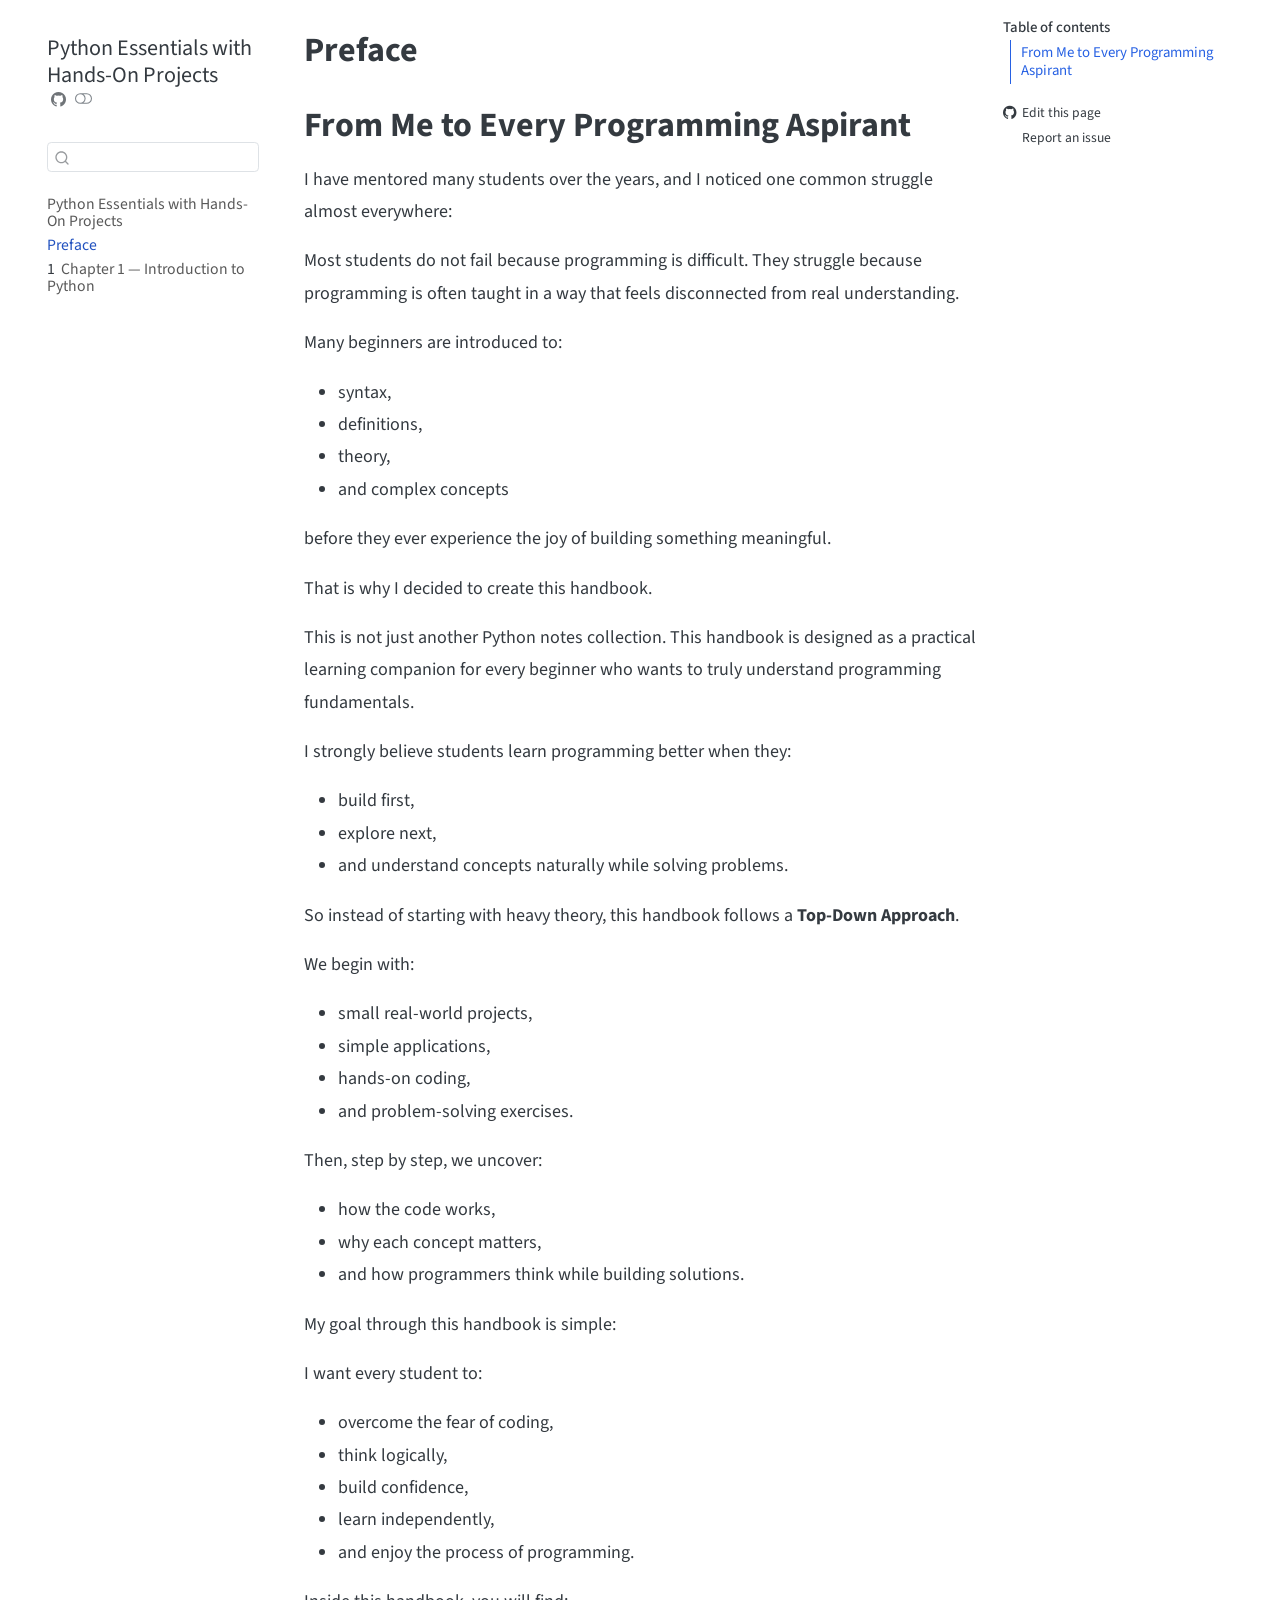
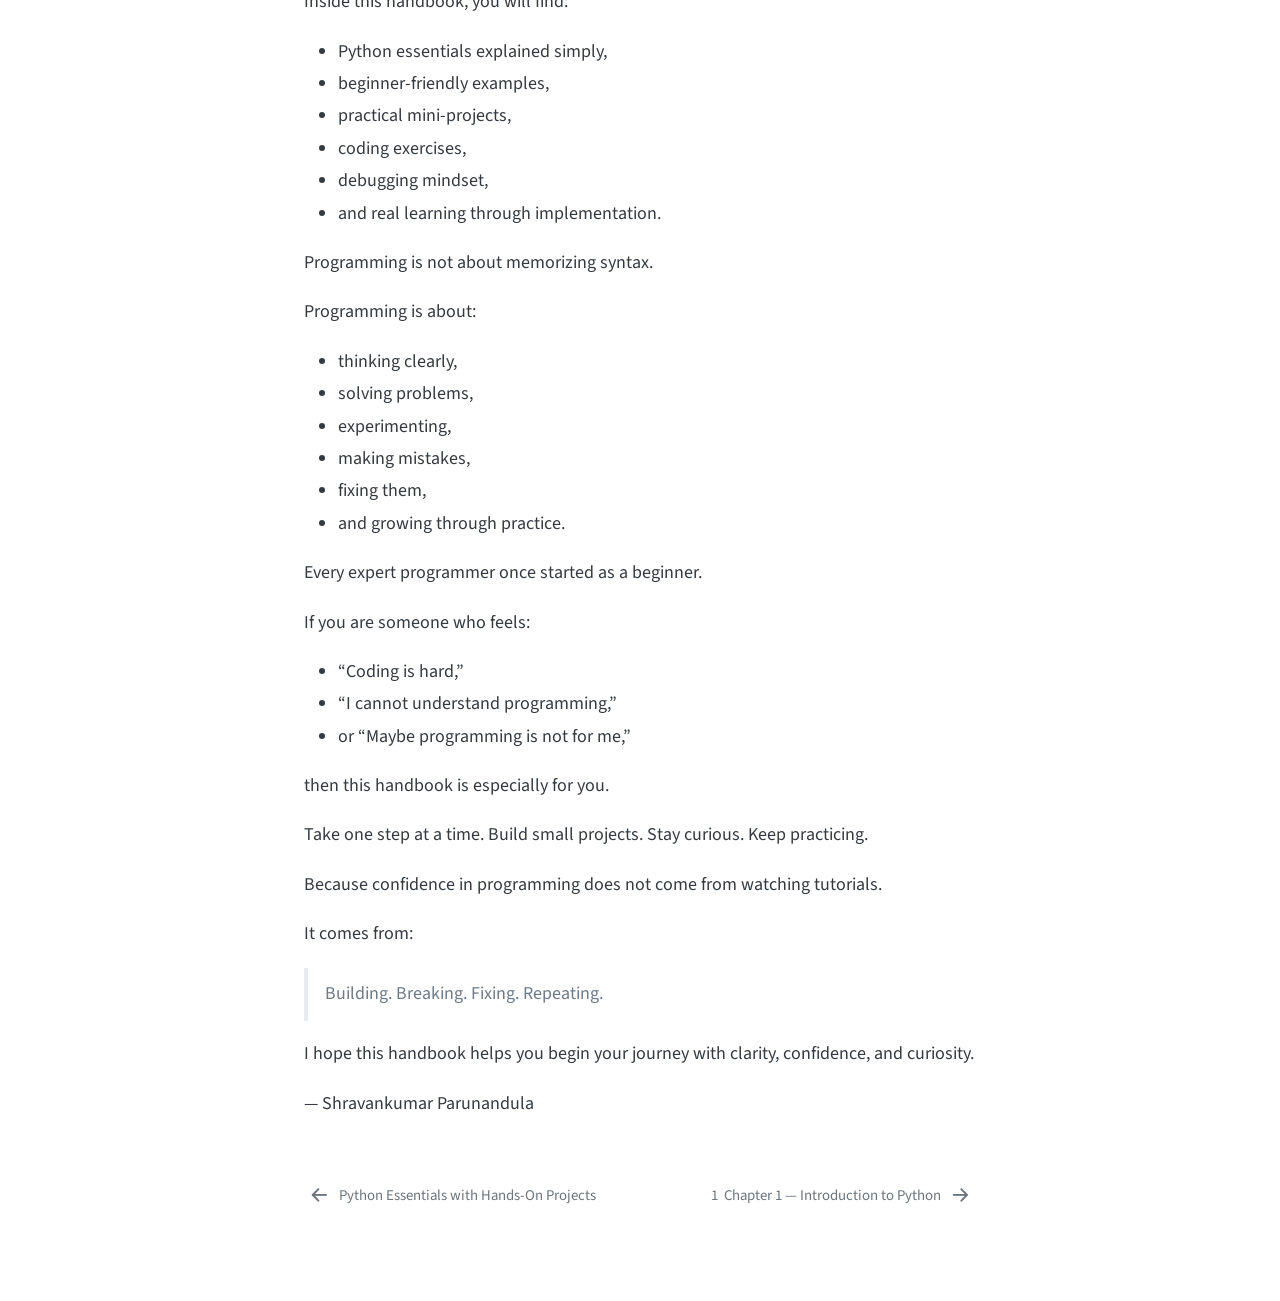
==== docs/preface.html @ 766e6674 "Initial book setup" ====
<!DOCTYPE html>
<html xmlns="http://www.w3.org/1999/xhtml" lang="en" xml:lang="en"><head>

<meta charset="utf-8">
<meta name="generator" content="quarto-1.9.37">

<meta name="viewport" content="width=device-width, initial-scale=1.0, user-scalable=yes">


<title>Preface – Python Essentials with Hands-On Projects</title>
<style>
/* Default styles provided by pandoc.
** See https://pandoc.org/MANUAL.html#variables-for-html for config info.
*/
code{white-space: pre-wrap;}
span.smallcaps{font-variant: small-caps;}
div.columns{display: flex; gap: min(4vw, 1.5em);}
div.column{flex: auto; overflow-x: auto;}
div.hanging-indent{margin-left: 1.5em; text-indent: -1.5em;}
ul.task-list{list-style: none;}
ul.task-list li input[type="checkbox"] {
  width: 0.8em;
  margin: 0 0.8em 0.2em -1em; /* quarto-specific, see https://github.com/quarto-dev/quarto-cli/issues/4556 */ 
  vertical-align: middle;
}
</style>


<script src="site_libs/quarto-nav/quarto-nav.js"></script>
<script src="site_libs/quarto-nav/headroom.min.js"></script>
<script src="site_libs/clipboard/clipboard.min.js"></script>
<script src="site_libs/quarto-search/autocomplete.umd.js"></script>
<script src="site_libs/quarto-search/fuse.min.js"></script>
<script src="site_libs/quarto-search/quarto-search.js"></script>
<meta name="quarto:offset" content="./">
<link href="./chapters/chapter1.html" rel="next">
<link href="./index.html" rel="prev">
<script src="site_libs/quarto-html/quarto.js" type="module"></script>
<script src="site_libs/quarto-html/tabsets/tabsets.js" type="module"></script>
<script src="site_libs/quarto-html/popper.min.js"></script>
<script src="site_libs/quarto-html/tippy.umd.min.js"></script>
<script src="site_libs/quarto-html/anchor.min.js"></script>
<link href="site_libs/quarto-html/tippy.css" rel="stylesheet">
<link href="site_libs/quarto-html/quarto-syntax-highlighting-7f8f88aac4f3542376d5c11b86a4c14d.css" rel="stylesheet" class="quarto-color-scheme" id="quarto-text-highlighting-styles">
<link href="site_libs/quarto-html/quarto-syntax-highlighting-dark-d0ae9245876894da5ac7e18953ecc5cc.css" rel="stylesheet" class="quarto-color-scheme quarto-color-alternate" id="quarto-text-highlighting-styles">
<link href="site_libs/quarto-html/quarto-syntax-highlighting-7f8f88aac4f3542376d5c11b86a4c14d.css" rel="stylesheet" class="quarto-color-scheme-extra" id="quarto-text-highlighting-styles">
<script src="site_libs/bootstrap/bootstrap.min.js"></script>
<link href="site_libs/bootstrap/bootstrap-icons.css" rel="stylesheet">
<link href="site_libs/bootstrap/bootstrap-95edd58b3b27b9774827898c46d4f452.min.css" rel="stylesheet" append-hash="true" class="quarto-color-scheme" id="quarto-bootstrap" data-mode="light">
<link href="site_libs/bootstrap/bootstrap-dark-8fd8d5ae0c9443bae954c065c7c237ad.min.css" rel="stylesheet" append-hash="true" class="quarto-color-scheme quarto-color-alternate" id="quarto-bootstrap" data-mode="dark">
<link href="site_libs/bootstrap/bootstrap-95edd58b3b27b9774827898c46d4f452.min.css" rel="stylesheet" append-hash="true" class="quarto-color-scheme-extra" id="quarto-bootstrap" data-mode="light">
<script id="quarto-search-options" type="application/json">{
  "location": "sidebar",
  "copy-button": false,
  "collapse-after": 3,
  "panel-placement": "start",
  "type": "textbox",
  "limit": 50,
  "keyboard-shortcut": [
    "f",
    "/",
    "s"
  ],
  "show-item-context": false,
  "language": {
    "search-no-results-text": "No results",
    "search-matching-documents-text": "matching documents",
    "search-copy-link-title": "Copy link to search",
    "search-hide-matches-text": "Hide additional matches",
    "search-more-match-text": "more match in this document",
    "search-more-matches-text": "more matches in this document",
    "search-clear-button-title": "Clear",
    "search-text-placeholder": "",
    "search-detached-cancel-button-title": "Cancel",
    "search-submit-button-title": "Submit",
    "search-label": "Search"
  }
}</script>
<style>html{ scroll-behavior: smooth; }</style>


<link rel="stylesheet" href="./assets/styles.css">
</head>

<body class="nav-sidebar floating quarto-light"><script id="quarto-html-before-body" type="application/javascript">
    const toggleBodyColorMode = (bsSheetEl) => {
      const mode = bsSheetEl.getAttribute("data-mode");
      const bodyEl = window.document.querySelector("body");
      if (mode === "dark") {
        bodyEl.classList.add("quarto-dark");
        bodyEl.classList.remove("quarto-light");
      } else {
        bodyEl.classList.add("quarto-light");
        bodyEl.classList.remove("quarto-dark");
      }
    }
    const toggleBodyColorPrimary = () => {
      const bsSheetEl = window.document.querySelector("link#quarto-bootstrap:not([rel=disabled-stylesheet])");
      if (bsSheetEl) {
        toggleBodyColorMode(bsSheetEl);
      }
    }
    const setColorSchemeToggle = (alternate) => {
      const toggles = window.document.querySelectorAll('.quarto-color-scheme-toggle');
      for (let i=0; i < toggles.length; i++) {
        const toggle = toggles[i];
        if (toggle) {
          if (alternate) {
            toggle.classList.add("alternate");
          } else {
            toggle.classList.remove("alternate");
          }
        }
      }
    };
    const toggleColorMode = (alternate) => {
      // Switch the stylesheets
      const primaryStylesheets = window.document.querySelectorAll('link.quarto-color-scheme:not(.quarto-color-alternate)');
      const alternateStylesheets = window.document.querySelectorAll('link.quarto-color-scheme.quarto-color-alternate');
      manageTransitions('#quarto-margin-sidebar .nav-link', false);
      if (alternate) {
        // note: dark is layered on light, we don't disable primary!
        enableStylesheet(alternateStylesheets);
        for (const sheetNode of alternateStylesheets) {
          if (sheetNode.id === "quarto-bootstrap") {
            toggleBodyColorMode(sheetNode);
          }
        }
      } else {
        disableStylesheet(alternateStylesheets);
        enableStylesheet(primaryStylesheets)
        toggleBodyColorPrimary();
      }
      manageTransitions('#quarto-margin-sidebar .nav-link', true);
      // Switch the toggles
      setColorSchemeToggle(alternate)
      // Hack to workaround the fact that safari doesn't
      // properly recolor the scrollbar when toggling (#1455)
      if (navigator.userAgent.indexOf('Safari') > 0 && navigator.userAgent.indexOf('Chrome') == -1) {
        manageTransitions("body", false);
        window.scrollTo(0, 1);
        setTimeout(() => {
          window.scrollTo(0, 0);
          manageTransitions("body", true);
        }, 40);
      }
    }
    const disableStylesheet = (stylesheets) => {
      for (let i=0; i < stylesheets.length; i++) {
        const stylesheet = stylesheets[i];
        stylesheet.rel = 'disabled-stylesheet';
      }
    }
    const enableStylesheet = (stylesheets) => {
      for (let i=0; i < stylesheets.length; i++) {
        const stylesheet = stylesheets[i];
        if(stylesheet.rel !== 'stylesheet') { // for Chrome, which will still FOUC without this check
          stylesheet.rel = 'stylesheet';
        }
      }
    }
    const manageTransitions = (selector, allowTransitions) => {
      const els = window.document.querySelectorAll(selector);
      for (let i=0; i < els.length; i++) {
        const el = els[i];
        if (allowTransitions) {
          el.classList.remove('notransition');
        } else {
          el.classList.add('notransition');
        }
      }
    }
    const isFileUrl = () => {
      return window.location.protocol === 'file:';
    }
    const hasAlternateSentinel = () => {
      let styleSentinel = getColorSchemeSentinel();
      if (styleSentinel !== null) {
        return styleSentinel === "alternate";
      } else {
        return false;
      }
    }
    const setStyleSentinel = (alternate) => {
      const value = alternate ? "alternate" : "default";
      if (!isFileUrl()) {
        window.localStorage.setItem("quarto-color-scheme", value);
      } else {
        localAlternateSentinel = value;
      }
    }
    const getColorSchemeSentinel = () => {
      if (!isFileUrl()) {
        const storageValue = window.localStorage.getItem("quarto-color-scheme");
        return storageValue != null ? storageValue : localAlternateSentinel;
      } else {
        return localAlternateSentinel;
      }
    }
    const toggleGiscusIfUsed = (isAlternate, darkModeDefault) => {
      const baseTheme = document.querySelector('#giscus-base-theme')?.value ?? 'light';
      const alternateTheme = document.querySelector('#giscus-alt-theme')?.value ?? 'dark';
      let newTheme = '';
      if(authorPrefersDark) {
        newTheme = isAlternate ? baseTheme : alternateTheme;
      } else {
        newTheme = isAlternate ? alternateTheme : baseTheme;
      }
      const changeGiscusTheme = () => {
        // From: https://github.com/giscus/giscus/issues/336
        const sendMessage = (message) => {
          const iframe = document.querySelector('iframe.giscus-frame');
          if (!iframe) return;
          iframe.contentWindow.postMessage({ giscus: message }, 'https://giscus.app');
        }
        sendMessage({
          setConfig: {
            theme: newTheme
          }
        });
      }
      const isGiscussLoaded = window.document.querySelector('iframe.giscus-frame') !== null;
      if (isGiscussLoaded) {
        changeGiscusTheme();
      }
    };
    const authorPrefersDark = false;
    const darkModeDefault = authorPrefersDark;
      document.querySelector('link#quarto-text-highlighting-styles.quarto-color-scheme-extra').rel = 'disabled-stylesheet';
      document.querySelector('link#quarto-bootstrap.quarto-color-scheme-extra').rel = 'disabled-stylesheet';
    let localAlternateSentinel = darkModeDefault ? 'alternate' : 'default';
    // Dark / light mode switch
    window.quartoToggleColorScheme = () => {
      // Read the current dark / light value
      let toAlternate = !hasAlternateSentinel();
      toggleColorMode(toAlternate);
      setStyleSentinel(toAlternate);
      toggleGiscusIfUsed(toAlternate, darkModeDefault);
      window.dispatchEvent(new Event('resize'));
    };
    // Switch to dark mode if need be
    if (hasAlternateSentinel()) {
      toggleColorMode(true);
    } else {
      toggleColorMode(false);
    }
  </script>

<div id="quarto-search-results"></div>
  <header id="quarto-header" class="headroom fixed-top">
  <nav class="quarto-secondary-nav">
    <div class="container-fluid d-flex">
      <button type="button" class="quarto-btn-toggle btn" data-bs-toggle="collapse" role="button" data-bs-target=".quarto-sidebar-collapse-item" aria-controls="quarto-sidebar" aria-expanded="false" aria-label="Toggle sidebar navigation" onclick="if (window.quartoToggleHeadroom) { window.quartoToggleHeadroom(); }">
        <i class="bi bi-layout-text-sidebar-reverse"></i>
      </button>
        <nav class="quarto-page-breadcrumbs" aria-label="breadcrumb"><ol class="breadcrumb"><li class="breadcrumb-item"><a href="./preface.html">Preface</a></li></ol></nav>
        <a class="flex-grow-1" role="navigation" data-bs-toggle="collapse" data-bs-target=".quarto-sidebar-collapse-item" aria-controls="quarto-sidebar" aria-expanded="false" aria-label="Toggle sidebar navigation" onclick="if (window.quartoToggleHeadroom) { window.quartoToggleHeadroom(); }">      
        </a>
      <button type="button" class="btn quarto-search-button" aria-label="Search" onclick="window.quartoOpenSearch();">
        <i class="bi bi-search"></i>
      </button>
    </div>
  </nav>
</header>
<!-- content -->
<div id="quarto-content" class="quarto-container page-columns page-rows-contents page-layout-article">
<!-- sidebar -->
  <nav id="quarto-sidebar" class="sidebar collapse collapse-horizontal quarto-sidebar-collapse-item sidebar-navigation floating overflow-auto">
    <div class="pt-lg-2 mt-2 text-left sidebar-header">
    <div class="sidebar-title mb-0 py-0">
      <a href="./">Python Essentials with Hands-On Projects</a> 
        <div class="sidebar-tools-main">
    <a href="https://github.com/shravankumar147/python-essentials-book" title="Source Code" class="quarto-navigation-tool px-1" aria-label="Source Code"><i class="bi bi-github"></i></a>
  <a href="" class="quarto-color-scheme-toggle quarto-navigation-tool  px-1" onclick="window.quartoToggleColorScheme(); return false;" title="Toggle dark mode"><i class="bi"></i></a>
</div>
    </div>
      </div>
        <div class="mt-2 flex-shrink-0 align-items-center">
        <div class="sidebar-search">
        <div id="quarto-search" class="" title="Search"></div>
        </div>
        </div>
    <div class="sidebar-menu-container"> 
    <ul class="list-unstyled mt-1">
        <li class="sidebar-item">
  <div class="sidebar-item-container"> 
  <a href="./index.html" class="sidebar-item-text sidebar-link">
 <span class="menu-text">Python Essentials with Hands-On Projects</span></a>
  </div>
</li>
        <li class="sidebar-item">
  <div class="sidebar-item-container"> 
  <a href="./preface.html" class="sidebar-item-text sidebar-link active">
 <span class="menu-text">Preface</span></a>
  </div>
</li>
        <li class="sidebar-item">
  <div class="sidebar-item-container"> 
  <a href="./chapters/chapter1.html" class="sidebar-item-text sidebar-link">
 <span class="menu-text"><span class="chapter-number">1</span>&nbsp; <span class="chapter-title">Chapter 1 — Introduction to Python</span></span></a>
  </div>
</li>
    </ul>
    </div>
</nav>
<div id="quarto-sidebar-glass" class="quarto-sidebar-collapse-item" data-bs-toggle="collapse" data-bs-target=".quarto-sidebar-collapse-item"></div>
<!-- margin-sidebar -->
    <div id="quarto-margin-sidebar" class="sidebar margin-sidebar">
        <nav id="TOC" role="doc-toc" class="toc-active">
    <h2 id="toc-title">Table of contents</h2>
   
  <ul>
  <li><a href="#from-me-to-every-programming-aspirant" id="toc-from-me-to-every-programming-aspirant" class="nav-link active" data-scroll-target="#from-me-to-every-programming-aspirant">From Me to Every Programming Aspirant</a></li>
  </ul>
<div class="toc-actions"><ul><li><a href="https://github.com/shravankumar147/python-essentials-book/edit/main/preface.qmd" class="toc-action"><i class="bi bi-github"></i>Edit this page</a></li><li><a href="https://github.com/shravankumar147/python-essentials-book/issues/new" class="toc-action"><i class="bi empty"></i>Report an issue</a></li></ul></div></nav>
    </div>
<!-- main -->
<main class="content" id="quarto-document-content">


<header id="title-block-header" class="quarto-title-block default">
<div class="quarto-title">
<h1 class="title">Preface</h1>
</div>



<div class="quarto-title-meta">

    
  
    
  </div>
  


</header>


<section id="from-me-to-every-programming-aspirant" class="level1 unnumbered">
<h1 class="unnumbered">From Me to Every Programming Aspirant</h1>
<p>I have mentored many students over the years, and I noticed one common struggle almost everywhere:</p>
<p>Most students do not fail because programming is difficult. They struggle because programming is often taught in a way that feels disconnected from real understanding.</p>
<p>Many beginners are introduced to:</p>
<ul>
<li>syntax,</li>
<li>definitions,</li>
<li>theory,</li>
<li>and complex concepts</li>
</ul>
<p>before they ever experience the joy of building something meaningful.</p>
<p>That is why I decided to create this handbook.</p>
<p>This is not just another Python notes collection. This handbook is designed as a practical learning companion for every beginner who wants to truly understand programming fundamentals.</p>
<p>I strongly believe students learn programming better when they:</p>
<ul>
<li>build first,</li>
<li>explore next,</li>
<li>and understand concepts naturally while solving problems.</li>
</ul>
<p>So instead of starting with heavy theory, this handbook follows a <strong>Top-Down Approach</strong>.</p>
<p>We begin with:</p>
<ul>
<li>small real-world projects,</li>
<li>simple applications,</li>
<li>hands-on coding,</li>
<li>and problem-solving exercises.</li>
</ul>
<p>Then, step by step, we uncover:</p>
<ul>
<li>how the code works,</li>
<li>why each concept matters,</li>
<li>and how programmers think while building solutions.</li>
</ul>
<p>My goal through this handbook is simple:</p>
<p>I want every student to:</p>
<ul>
<li>overcome the fear of coding,</li>
<li>think logically,</li>
<li>build confidence,</li>
<li>learn independently,</li>
<li>and enjoy the process of programming.</li>
</ul>
<p>Inside this handbook, you will find:</p>
<ul>
<li>Python essentials explained simply,</li>
<li>beginner-friendly examples,</li>
<li>practical mini-projects,</li>
<li>coding exercises,</li>
<li>debugging mindset,</li>
<li>and real learning through implementation.</li>
</ul>
<p>Programming is not about memorizing syntax.</p>
<p>Programming is about:</p>
<ul>
<li>thinking clearly,</li>
<li>solving problems,</li>
<li>experimenting,</li>
<li>making mistakes,</li>
<li>fixing them,</li>
<li>and growing through practice.</li>
</ul>
<p>Every expert programmer once started as a beginner.</p>
<p>If you are someone who feels:</p>
<ul>
<li>“Coding is hard,”</li>
<li>“I cannot understand programming,”</li>
<li>or “Maybe programming is not for me,”</li>
</ul>
<p>then this handbook is especially for you.</p>
<p>Take one step at a time. Build small projects. Stay curious. Keep practicing.</p>
<p>Because confidence in programming does not come from watching tutorials.</p>
<p>It comes from:</p>
<blockquote class="blockquote">
<p>Building. Breaking. Fixing. Repeating.</p>
</blockquote>
<p>I hope this handbook helps you begin your journey with clarity, confidence, and curiosity.</p>
<p>— Shravankumar Parunandula</p>


</section>

</main> <!-- /main -->
<script id="quarto-html-after-body" type="application/javascript">
  window.document.addEventListener("DOMContentLoaded", function (event) {
    // Ensure there is a toggle, if there isn't float one in the top right
    if (window.document.querySelector('.quarto-color-scheme-toggle') === null) {
      const a = window.document.createElement('a');
      a.classList.add('top-right');
      a.classList.add('quarto-color-scheme-toggle');
      a.href = "";
      a.onclick = function() { try { window.quartoToggleColorScheme(); } catch {} return false; };
      const i = window.document.createElement("i");
      i.classList.add('bi');
      a.appendChild(i);
      window.document.body.appendChild(a);
    }
    setColorSchemeToggle(hasAlternateSentinel())
    const icon = "";
    const anchorJS = new window.AnchorJS();
    anchorJS.options = {
      placement: 'right',
      icon: icon
    };
    anchorJS.add('.anchored');
    const isCodeAnnotation = (el) => {
      for (const clz of el.classList) {
        if (clz.startsWith('code-annotation-')) {                     
          return true;
        }
      }
      return false;
    }
    const onCopySuccess = function(e) {
      // button target
      const button = e.trigger;
      // don't keep focus
      button.blur();
      // flash "checked"
      button.classList.add('code-copy-button-checked');
      var currentTitle = button.getAttribute("title");
      button.setAttribute("title", "Copied!");
      let tooltip;
      if (window.bootstrap) {
        button.setAttribute("data-bs-toggle", "tooltip");
        button.setAttribute("data-bs-placement", "left");
        button.setAttribute("data-bs-title", "Copied!");
        tooltip = new bootstrap.Tooltip(button, 
          { trigger: "manual", 
            customClass: "code-copy-button-tooltip",
            offset: [0, -8]});
        tooltip.show();    
      }
      setTimeout(function() {
        if (tooltip) {
          tooltip.hide();
          button.removeAttribute("data-bs-title");
          button.removeAttribute("data-bs-toggle");
          button.removeAttribute("data-bs-placement");
        }
        button.setAttribute("title", currentTitle);
        button.classList.remove('code-copy-button-checked');
      }, 1000);
      // clear code selection
      e.clearSelection();
    }
    const getTextToCopy = function(trigger) {
      const outerScaffold = trigger.parentElement.cloneNode(true);
      const codeEl = outerScaffold.querySelector('code');
      for (const childEl of codeEl.children) {
        if (isCodeAnnotation(childEl)) {
          childEl.remove();
        }
      }
      return codeEl.innerText;
    }
    const clipboard = new window.ClipboardJS('.code-copy-button:not([data-in-quarto-modal])', {
      text: getTextToCopy
    });
    clipboard.on('success', onCopySuccess);
    if (window.document.getElementById('quarto-embedded-source-code-modal')) {
      const clipboardModal = new window.ClipboardJS('.code-copy-button[data-in-quarto-modal]', {
        text: getTextToCopy,
        container: window.document.getElementById('quarto-embedded-source-code-modal')
      });
      clipboardModal.on('success', onCopySuccess);
    }
      var localhostRegex = new RegExp(/^(?:http|https):\/\/localhost\:?[0-9]*\//);
      var mailtoRegex = new RegExp(/^mailto:/);
        var filterRegex = new RegExp("https:\/\/shravankumar147\.github\.io\/python-essentials-book\/");
      var isInternal = (href) => {
          return filterRegex.test(href) || localhostRegex.test(href) || mailtoRegex.test(href);
      }
      // Inspect non-navigation links and adorn them if external
     var links = window.document.querySelectorAll('a[href]:not(.nav-link):not(.navbar-brand):not(.toc-action):not(.sidebar-link):not(.sidebar-item-toggle):not(.pagination-link):not(.no-external):not([aria-hidden]):not(.dropdown-item):not(.quarto-navigation-tool):not(.about-link)');
      for (var i=0; i<links.length; i++) {
        const link = links[i];
        if (!isInternal(link.href)) {
          // undo the damage that might have been done by quarto-nav.js in the case of
          // links that we want to consider external
          if (link.dataset.originalHref !== undefined) {
            link.href = link.dataset.originalHref;
          }
        }
      }
    function tippyHover(el, contentFn, onTriggerFn, onUntriggerFn) {
      const config = {
        allowHTML: true,
        maxWidth: 500,
        delay: 100,
        arrow: false,
        appendTo: function(el) {
            return el.parentElement;
        },
        interactive: true,
        interactiveBorder: 10,
        theme: 'quarto',
        placement: 'bottom-start',
      };
      if (contentFn) {
        config.content = contentFn;
      }
      if (onTriggerFn) {
        config.onTrigger = onTriggerFn;
      }
      if (onUntriggerFn) {
        config.onUntrigger = onUntriggerFn;
      }
      window.tippy(el, config); 
    }
    const noterefs = window.document.querySelectorAll('a[role="doc-noteref"]');
    for (var i=0; i<noterefs.length; i++) {
      const ref = noterefs[i];
      tippyHover(ref, function() {
        // use id or data attribute instead here
        let href = ref.getAttribute('data-footnote-href') || ref.getAttribute('href');
        try { href = new URL(href).hash; } catch {}
        const id = href.replace(/^#\/?/, "");
        const note = window.document.getElementById(id);
        if (note) {
          return note.innerHTML;
        } else {
          return "";
        }
      });
    }
    const xrefs = window.document.querySelectorAll('a.quarto-xref');
    const processXRef = (id, note) => {
      // Strip column container classes
      const stripColumnClz = (el) => {
        el.classList.remove("page-full", "page-columns");
        if (el.children) {
          for (const child of el.children) {
            stripColumnClz(child);
          }
        }
      }
      stripColumnClz(note)
      if (id === null || id.startsWith('sec-')) {
        // Special case sections, only their first couple elements
        const container = document.createElement("div");
        if (note.children && note.children.length > 2) {
          container.appendChild(note.children[0].cloneNode(true));
          for (let i = 1; i < note.children.length; i++) {
            const child = note.children[i];
            if (child.tagName === "P" && child.innerText === "") {
              continue;
            } else {
              container.appendChild(child.cloneNode(true));
              break;
            }
          }
          if (window.Quarto?.typesetMath) {
            window.Quarto.typesetMath(container);
          }
          return container.innerHTML
        } else {
          if (window.Quarto?.typesetMath) {
            window.Quarto.typesetMath(note);
          }
          return note.innerHTML;
        }
      } else {
        // Remove any anchor links if they are present
        const anchorLink = note.querySelector('a.anchorjs-link');
        if (anchorLink) {
          anchorLink.remove();
        }
        if (window.Quarto?.typesetMath) {
          window.Quarto.typesetMath(note);
        }
        if (note.classList.contains("callout")) {
          return note.outerHTML;
        } else {
          return note.innerHTML;
        }
      }
    }
    for (var i=0; i<xrefs.length; i++) {
      const xref = xrefs[i];
      tippyHover(xref, undefined, function(instance) {
        instance.disable();
        let url = xref.getAttribute('href');
        let hash = undefined; 
        if (url.startsWith('#')) {
          hash = url;
        } else {
          try { hash = new URL(url).hash; } catch {}
        }
        if (hash) {
          const id = hash.replace(/^#\/?/, "");
          const note = window.document.getElementById(id);
          if (note !== null) {
            try {
              const html = processXRef(id, note.cloneNode(true));
              instance.setContent(html);
            } finally {
              instance.enable();
              instance.show();
            }
          } else {
            // See if we can fetch this
            fetch(url.split('#')[0])
            .then(res => res.text())
            .then(html => {
              const parser = new DOMParser();
              const htmlDoc = parser.parseFromString(html, "text/html");
              const note = htmlDoc.getElementById(id);
              if (note !== null) {
                const html = processXRef(id, note);
                instance.setContent(html);
              } 
            }).finally(() => {
              instance.enable();
              instance.show();
            });
          }
        } else {
          // See if we can fetch a full url (with no hash to target)
          // This is a special case and we should probably do some content thinning / targeting
          fetch(url)
          .then(res => res.text())
          .then(html => {
            const parser = new DOMParser();
            const htmlDoc = parser.parseFromString(html, "text/html");
            const note = htmlDoc.querySelector('main.content');
            if (note !== null) {
              // This should only happen for chapter cross references
              // (since there is no id in the URL)
              // remove the first header
              if (note.children.length > 0 && note.children[0].tagName === "HEADER") {
                note.children[0].remove();
              }
              const html = processXRef(null, note);
              instance.setContent(html);
            } 
          }).finally(() => {
            instance.enable();
            instance.show();
          });
        }
      }, function(instance) {
      });
    }
        let selectedAnnoteEl;
        const selectorForAnnotation = ( cell, annotation) => {
          let cellAttr = 'data-code-cell="' + cell + '"';
          let lineAttr = 'data-code-annotation="' +  annotation + '"';
          const selector = 'span[' + cellAttr + '][' + lineAttr + ']';
          return selector;
        }
        const selectCodeLines = (annoteEl) => {
          const doc = window.document;
          const targetCell = annoteEl.getAttribute("data-target-cell");
          const targetAnnotation = annoteEl.getAttribute("data-target-annotation");
          const annoteSpan = window.document.querySelector(selectorForAnnotation(targetCell, targetAnnotation));
          const lines = annoteSpan.getAttribute("data-code-lines").split(",");
          const lineIds = lines.map((line) => {
            return targetCell + "-" + line;
          })
          let top = null;
          let height = null;
          let parent = null;
          if (lineIds.length > 0) {
              //compute the position of the single el (top and bottom and make a div)
              const el = window.document.getElementById(lineIds[0]);
              top = el.offsetTop;
              height = el.offsetHeight;
              parent = el.parentElement.parentElement;
            if (lineIds.length > 1) {
              const lastEl = window.document.getElementById(lineIds[lineIds.length - 1]);
              const bottom = lastEl.offsetTop + lastEl.offsetHeight;
              height = bottom - top;
            }
            if (top !== null && height !== null && parent !== null) {
              // cook up a div (if necessary) and position it 
              let div = window.document.getElementById("code-annotation-line-highlight");
              if (div === null) {
                div = window.document.createElement("div");
                div.setAttribute("id", "code-annotation-line-highlight");
                div.style.position = 'absolute';
                parent.appendChild(div);
              }
              div.style.top = top - 2 + "px";
              div.style.height = height + 4 + "px";
              div.style.left = 0;
              let gutterDiv = window.document.getElementById("code-annotation-line-highlight-gutter");
              if (gutterDiv === null) {
                gutterDiv = window.document.createElement("div");
                gutterDiv.setAttribute("id", "code-annotation-line-highlight-gutter");
                gutterDiv.style.position = 'absolute';
                const codeCell = window.document.getElementById(targetCell);
                const gutter = codeCell.querySelector('.code-annotation-gutter');
                gutter.appendChild(gutterDiv);
              }
              gutterDiv.style.top = top - 2 + "px";
              gutterDiv.style.height = height + 4 + "px";
            }
            selectedAnnoteEl = annoteEl;
          }
        };
        const unselectCodeLines = () => {
          const elementsIds = ["code-annotation-line-highlight", "code-annotation-line-highlight-gutter"];
          elementsIds.forEach((elId) => {
            const div = window.document.getElementById(elId);
            if (div) {
              div.remove();
            }
          });
          selectedAnnoteEl = undefined;
        };
          // Handle positioning of the toggle
      window.addEventListener(
        "resize",
        throttle(() => {
          elRect = undefined;
          if (selectedAnnoteEl) {
            selectCodeLines(selectedAnnoteEl);
          }
        }, 10)
      );
      function throttle(fn, ms) {
      let throttle = false;
      let timer;
        return (...args) => {
          if(!throttle) { // first call gets through
              fn.apply(this, args);
              throttle = true;
          } else { // all the others get throttled
              if(timer) clearTimeout(timer); // cancel #2
              timer = setTimeout(() => {
                fn.apply(this, args);
                timer = throttle = false;
              }, ms);
          }
        };
      }
        // Attach click handler to the DT
        const annoteDls = window.document.querySelectorAll('dt[data-target-cell]');
        for (const annoteDlNode of annoteDls) {
          annoteDlNode.addEventListener('click', (event) => {
            const clickedEl = event.target;
            if (clickedEl !== selectedAnnoteEl) {
              unselectCodeLines();
              const activeEl = window.document.querySelector('dt[data-target-cell].code-annotation-active');
              if (activeEl) {
                activeEl.classList.remove('code-annotation-active');
              }
              selectCodeLines(clickedEl);
              clickedEl.classList.add('code-annotation-active');
            } else {
              // Unselect the line
              unselectCodeLines();
              clickedEl.classList.remove('code-annotation-active');
            }
          });
        }
    const findCites = (el) => {
      const parentEl = el.parentElement;
      if (parentEl) {
        const cites = parentEl.dataset.cites;
        if (cites) {
          return {
            el,
            cites: cites.split(' ')
          };
        } else {
          return findCites(el.parentElement)
        }
      } else {
        return undefined;
      }
    };
    var bibliorefs = window.document.querySelectorAll('a[role="doc-biblioref"]');
    for (var i=0; i<bibliorefs.length; i++) {
      const ref = bibliorefs[i];
      const citeInfo = findCites(ref);
      if (citeInfo) {
        tippyHover(citeInfo.el, function() {
          var popup = window.document.createElement('div');
          citeInfo.cites.forEach(function(cite) {
            var citeDiv = window.document.createElement('div');
            citeDiv.classList.add('hanging-indent');
            citeDiv.classList.add('csl-entry');
            var biblioDiv = window.document.getElementById('ref-' + cite);
            if (biblioDiv) {
              citeDiv.innerHTML = biblioDiv.innerHTML;
            }
            popup.appendChild(citeDiv);
          });
          return popup.innerHTML;
        });
      }
    }
  });
  </script>
<nav class="page-navigation">
  <div class="nav-page nav-page-previous">
      <a href="./index.html" class="pagination-link" aria-label="Python Essentials with Hands-On Projects">
        <i class="bi bi-arrow-left-short"></i> <span class="nav-page-text">Python Essentials with Hands-On Projects</span>
      </a>          
  </div>
  <div class="nav-page nav-page-next">
      <a href="./chapters/chapter1.html" class="pagination-link" aria-label="Chapter 1 — Introduction to Python">
        <span class="nav-page-text"><span class="chapter-number">1</span>&nbsp; <span class="chapter-title">Chapter 1 — Introduction to Python</span></span> <i class="bi bi-arrow-right-short"></i>
      </a>
  </div>
</nav>
</div> <!-- /content -->




<footer class="footer"><div class="nav-footer"><div class="nav-footer-center"><div class="toc-actions d-sm-block d-md-none"><ul><li><a href="https://github.com/shravankumar147/python-essentials-book/edit/main/preface.qmd" class="toc-action"><i class="bi bi-github"></i>Edit this page</a></li><li><a href="https://github.com/shravankumar147/python-essentials-book/issues/new" class="toc-action"><i class="bi empty"></i>Report an issue</a></li></ul></div></div></div></footer><script src="site_libs/quarto-html/zenscroll-min.js"></script>
</body></html>
---- docs/site_libs/quarto-html/tippy.css ----
.tippy-box[data-animation=fade][data-state=hidden]{opacity:0}[data-tippy-root]{max-width:calc(100vw - 10px)}.tippy-box{position:relative;background-color:#333;color:#fff;border-radius:4px;font-size:14px;line-height:1.4;white-space:normal;outline:0;transition-property:transform,visibility,opacity}.tippy-box[data-placement^=top]>.tippy-arrow{bottom:0}.tippy-box[data-placement^=top]>.tippy-arrow:before{bottom:-7px;left:0;border-width:8px 8px 0;border-top-color:initial;transform-origin:center top}.tippy-box[data-placement^=bottom]>.tippy-arrow{top:0}.tippy-box[data-placement^=bottom]>.tippy-arrow:before{top:-7px;left:0;border-width:0 8px 8px;border-bottom-color:initial;transform-origin:center bottom}.tippy-box[data-placement^=left]>.tippy-arrow{right:0}.tippy-box[data-placement^=left]>.tippy-arrow:before{border-width:8px 0 8px 8px;border-left-color:initial;right:-7px;transform-origin:center left}.tippy-box[data-placement^=right]>.tippy-arrow{left:0}.tippy-box[data-placement^=right]>.tippy-arrow:before{left:-7px;border-width:8px 8px 8px 0;border-right-color:initial;transform-origin:center right}.tippy-box[data-inertia][data-state=visible]{transition-timing-function:cubic-bezier(.54,1.5,.38,1.11)}.tippy-arrow{width:16px;height:16px;color:#333}.tippy-arrow:before{content:"";position:absolute;border-color:transparent;border-style:solid}.tippy-content{position:relative;padding:5px 9px;z-index:1}
---- docs/site_libs/quarto-html/quarto-syntax-highlighting-7f8f88aac4f3542376d5c11b86a4c14d.css ----
/* quarto syntax highlight colors */
:root {
  --quarto-hl-ot-color: #003B4F;
  --quarto-hl-at-color: #657422;
  --quarto-hl-ss-color: #20794D;
  --quarto-hl-an-color: #5E5E5E;
  --quarto-hl-fu-color: #4758AB;
  --quarto-hl-st-color: #20794D;
  --quarto-hl-cf-color: #003B4F;
  --quarto-hl-op-color: #5E5E5E;
  --quarto-hl-er-color: #AD0000;
  --quarto-hl-bn-color: #AD0000;
  --quarto-hl-al-color: #AD0000;
  --quarto-hl-va-color: #111111;
  --quarto-hl-bu-color: inherit;
  --quarto-hl-ex-color: inherit;
  --quarto-hl-pp-color: #AD0000;
  --quarto-hl-in-color: #5E5E5E;
  --quarto-hl-vs-color: #20794D;
  --quarto-hl-wa-color: #5E5E5E;
  --quarto-hl-do-color: #5E5E5E;
  --quarto-hl-im-color: #00769E;
  --quarto-hl-ch-color: #20794D;
  --quarto-hl-dt-color: #AD0000;
  --quarto-hl-fl-color: #AD0000;
  --quarto-hl-co-color: #5E5E5E;
  --quarto-hl-cv-color: #5E5E5E;
  --quarto-hl-cn-color: #8f5902;
  --quarto-hl-sc-color: #5E5E5E;
  --quarto-hl-dv-color: #AD0000;
  --quarto-hl-kw-color: #003B4F;
}

/* other quarto variables */
:root {
  --quarto-font-monospace: SFMono-Regular, Menlo, Monaco, Consolas, "Liberation Mono", "Courier New", monospace;
}

/* syntax highlight based on Pandoc's rules */
pre > code.sourceCode > span {
  color: #003B4F;
}

code.sourceCode > span {
  color: #003B4F;
}

div.sourceCode,
div.sourceCode pre.sourceCode {
  color: #003B4F;
}

/* Normal */
code span {
  color: #003B4F;
}

/* Alert */
code span.al {
  color: #AD0000;
  font-style: inherit;
}

/* Annotation */
code span.an {
  color: #5E5E5E;
  font-style: inherit;
}

/* Attribute */
code span.at {
  color: #657422;
  font-style: inherit;
}

/* BaseN */
code span.bn {
  color: #AD0000;
  font-style: inherit;
}

/* BuiltIn */
code span.bu {
  font-style: inherit;
}

/* ControlFlow */
code span.cf {
  color: #003B4F;
  font-weight: bold;
  font-style: inherit;
}

/* Char */
code span.ch {
  color: #20794D;
  font-style: inherit;
}

/* Constant */
code span.cn {
  color: #8f5902;
  font-style: inherit;
}

/* Comment */
code span.co {
  color: #5E5E5E;
  font-style: inherit;
}

/* CommentVar */
code span.cv {
  color: #5E5E5E;
  font-style: italic;
}

/* Documentation */
code span.do {
  color: #5E5E5E;
  font-style: italic;
}

/* DataType */
code span.dt {
  color: #AD0000;
  font-style: inherit;
}

/* DecVal */
code span.dv {
  color: #AD0000;
  font-style: inherit;
}

/* Error */
code span.er {
  color: #AD0000;
  font-style: inherit;
}

/* Extension */
code span.ex {
  font-style: inherit;
}

/* Float */
code span.fl {
  color: #AD0000;
  font-style: inherit;
}

/* Function */
code span.fu {
  color: #4758AB;
  font-style: inherit;
}

/* Import */
code span.im {
  color: #00769E;
  font-style: inherit;
}

/* Information */
code span.in {
  color: #5E5E5E;
  font-style: inherit;
}

/* Keyword */
code span.kw {
  color: #003B4F;
  font-weight: bold;
  font-style: inherit;
}

/* Operator */
code span.op {
  color: #5E5E5E;
  font-style: inherit;
}

/* Other */
code span.ot {
  color: #003B4F;
  font-style: inherit;
}

/* Preprocessor */
code span.pp {
  color: #AD0000;
  font-style: inherit;
}

/* SpecialChar */
code span.sc {
  color: #5E5E5E;
  font-style: inherit;
}

/* SpecialString */
code span.ss {
  color: #20794D;
  font-style: inherit;
}

/* String */
code span.st {
  color: #20794D;
  font-style: inherit;
}

/* Variable */
code span.va {
  color: #111111;
  font-style: inherit;
}

/* VerbatimString */
code span.vs {
  color: #20794D;
  font-style: inherit;
}

/* Warning */
code span.wa {
  color: #5E5E5E;
  font-style: italic;
}

.prevent-inlining {
  content: "</";
}

/*# sourceMappingURL=789ad8cd35626ba772517505b42a116e.css.map */
---- docs/site_libs/quarto-html/quarto-syntax-highlighting-dark-d0ae9245876894da5ac7e18953ecc5cc.css ----
/* quarto syntax highlight colors */
:root {
  --quarto-hl-al-color: #f07178;
  --quarto-hl-an-color: #d4d0ab;
  --quarto-hl-at-color: #00e0e0;
  --quarto-hl-bn-color: #d4d0ab;
  --quarto-hl-bu-color: #abe338;
  --quarto-hl-ch-color: #abe338;
  --quarto-hl-co-color: #f8f8f2;
  --quarto-hl-cv-color: #ffd700;
  --quarto-hl-cn-color: #ffd700;
  --quarto-hl-cf-color: #ffa07a;
  --quarto-hl-dt-color: #ffa07a;
  --quarto-hl-dv-color: #d4d0ab;
  --quarto-hl-do-color: #f8f8f2;
  --quarto-hl-er-color: #f07178;
  --quarto-hl-ex-color: #00e0e0;
  --quarto-hl-fl-color: #d4d0ab;
  --quarto-hl-fu-color: #ffa07a;
  --quarto-hl-im-color: #abe338;
  --quarto-hl-in-color: #d4d0ab;
  --quarto-hl-kw-color: #ffa07a;
  --quarto-hl-op-color: #ffa07a;
  --quarto-hl-ot-color: #00e0e0;
  --quarto-hl-pp-color: #dcc6e0;
  --quarto-hl-re-color: #00e0e0;
  --quarto-hl-sc-color: #abe338;
  --quarto-hl-ss-color: #abe338;
  --quarto-hl-st-color: #abe338;
  --quarto-hl-va-color: #00e0e0;
  --quarto-hl-vs-color: #abe338;
  --quarto-hl-wa-color: #dcc6e0;
}

/* other quarto variables */
:root {
  --quarto-font-monospace: SFMono-Regular, Menlo, Monaco, Consolas, "Liberation Mono", "Courier New", monospace;
}

/* syntax highlight based on Pandoc's rules */
pre > code.sourceCode > span {
  color: #f8f8f2;
}

code.sourceCode > span {
  color: #f8f8f2;
}

div.sourceCode,
div.sourceCode pre.sourceCode {
  color: #f8f8f2;
}

/* Normal */
code span {
  color: #f8f8f2;
}

/* Alert */
code span.al {
  color: #f07178;
}

/* Annotation */
code span.an {
  color: #d4d0ab;
}

/* Attribute */
code span.at {
  color: #00e0e0;
}

/* BaseN */
code span.bn {
  color: #d4d0ab;
}

/* BuiltIn */
code span.bu {
  color: #abe338;
}

/* ControlFlow */
code span.cf {
  font-weight: bold;
  color: #ffa07a;
}

/* Char */
code span.ch {
  color: #abe338;
}

/* Constant */
code span.cn {
  color: #ffd700;
}

/* Comment */
code span.co {
  font-style: italic;
  color: #f8f8f2;
}

/* CommentVar */
code span.cv {
  color: #ffd700;
}

/* Documentation */
code span.do {
  color: #f8f8f2;
}

/* DataType */
code span.dt {
  color: #ffa07a;
}

/* DecVal */
code span.dv {
  color: #d4d0ab;
}

/* Error */
code span.er {
  color: #f07178;
  text-decoration: underline;
}

/* Extension */
code span.ex {
  font-weight: bold;
  color: #00e0e0;
}

/* Float */
code span.fl {
  color: #d4d0ab;
}

/* Function */
code span.fu {
  color: #ffa07a;
}

/* Import */
code span.im {
  color: #abe338;
}

/* Information */
code span.in {
  color: #d4d0ab;
}

/* Keyword */
code span.kw {
  font-weight: bold;
  color: #ffa07a;
}

/* Operator */
code span.op {
  color: #ffa07a;
}

/* Other */
code span.ot {
  color: #00e0e0;
}

/* Preprocessor */
code span.pp {
  color: #dcc6e0;
}

/* RegionMarker */
code span.re {
  background-color: #f8f8f2;
  color: #00e0e0;
}

/* SpecialChar */
code span.sc {
  color: #abe338;
}

/* SpecialString */
code span.ss {
  color: #abe338;
}

/* String */
code span.st {
  color: #abe338;
}

/* Variable */
code span.va {
  color: #00e0e0;
}

/* VerbatimString */
code span.vs {
  color: #abe338;
}

/* Warning */
code span.wa {
  color: #dcc6e0;
}

.prevent-inlining {
  content: "</";
}

/*# sourceMappingURL=e2dac9153eaf3c552d5043f9565d03d7.css.map */
---- docs/site_libs/quarto-html/quarto-syntax-highlighting-7f8f88aac4f3542376d5c11b86a4c14d.css ----
/* quarto syntax highlight colors */
:root {
  --quarto-hl-ot-color: #003B4F;
  --quarto-hl-at-color: #657422;
  --quarto-hl-ss-color: #20794D;
  --quarto-hl-an-color: #5E5E5E;
  --quarto-hl-fu-color: #4758AB;
  --quarto-hl-st-color: #20794D;
  --quarto-hl-cf-color: #003B4F;
  --quarto-hl-op-color: #5E5E5E;
  --quarto-hl-er-color: #AD0000;
  --quarto-hl-bn-color: #AD0000;
  --quarto-hl-al-color: #AD0000;
  --quarto-hl-va-color: #111111;
  --quarto-hl-bu-color: inherit;
  --quarto-hl-ex-color: inherit;
  --quarto-hl-pp-color: #AD0000;
  --quarto-hl-in-color: #5E5E5E;
  --quarto-hl-vs-color: #20794D;
  --quarto-hl-wa-color: #5E5E5E;
  --quarto-hl-do-color: #5E5E5E;
  --quarto-hl-im-color: #00769E;
  --quarto-hl-ch-color: #20794D;
  --quarto-hl-dt-color: #AD0000;
  --quarto-hl-fl-color: #AD0000;
  --quarto-hl-co-color: #5E5E5E;
  --quarto-hl-cv-color: #5E5E5E;
  --quarto-hl-cn-color: #8f5902;
  --quarto-hl-sc-color: #5E5E5E;
  --quarto-hl-dv-color: #AD0000;
  --quarto-hl-kw-color: #003B4F;
}

/* other quarto variables */
:root {
  --quarto-font-monospace: SFMono-Regular, Menlo, Monaco, Consolas, "Liberation Mono", "Courier New", monospace;
}

/* syntax highlight based on Pandoc's rules */
pre > code.sourceCode > span {
  color: #003B4F;
}

code.sourceCode > span {
  color: #003B4F;
}

div.sourceCode,
div.sourceCode pre.sourceCode {
  color: #003B4F;
}

/* Normal */
code span {
  color: #003B4F;
}

/* Alert */
code span.al {
  color: #AD0000;
  font-style: inherit;
}

/* Annotation */
code span.an {
  color: #5E5E5E;
  font-style: inherit;
}

/* Attribute */
code span.at {
  color: #657422;
  font-style: inherit;
}

/* BaseN */
code span.bn {
  color: #AD0000;
  font-style: inherit;
}

/* BuiltIn */
code span.bu {
  font-style: inherit;
}

/* ControlFlow */
code span.cf {
  color: #003B4F;
  font-weight: bold;
  font-style: inherit;
}

/* Char */
code span.ch {
  color: #20794D;
  font-style: inherit;
}

/* Constant */
code span.cn {
  color: #8f5902;
  font-style: inherit;
}

/* Comment */
code span.co {
  color: #5E5E5E;
  font-style: inherit;
}

/* CommentVar */
code span.cv {
  color: #5E5E5E;
  font-style: italic;
}

/* Documentation */
code span.do {
  color: #5E5E5E;
  font-style: italic;
}

/* DataType */
code span.dt {
  color: #AD0000;
  font-style: inherit;
}

/* DecVal */
code span.dv {
  color: #AD0000;
  font-style: inherit;
}

/* Error */
code span.er {
  color: #AD0000;
  font-style: inherit;
}

/* Extension */
code span.ex {
  font-style: inherit;
}

/* Float */
code span.fl {
  color: #AD0000;
  font-style: inherit;
}

/* Function */
code span.fu {
  color: #4758AB;
  font-style: inherit;
}

/* Import */
code span.im {
  color: #00769E;
  font-style: inherit;
}

/* Information */
code span.in {
  color: #5E5E5E;
  font-style: inherit;
}

/* Keyword */
code span.kw {
  color: #003B4F;
  font-weight: bold;
  font-style: inherit;
}

/* Operator */
code span.op {
  color: #5E5E5E;
  font-style: inherit;
}

/* Other */
code span.ot {
  color: #003B4F;
  font-style: inherit;
}

/* Preprocessor */
code span.pp {
  color: #AD0000;
  font-style: inherit;
}

/* SpecialChar */
code span.sc {
  color: #5E5E5E;
  font-style: inherit;
}

/* SpecialString */
code span.ss {
  color: #20794D;
  font-style: inherit;
}

/* String */
code span.st {
  color: #20794D;
  font-style: inherit;
}

/* Variable */
code span.va {
  color: #111111;
  font-style: inherit;
}

/* VerbatimString */
code span.vs {
  color: #20794D;
  font-style: inherit;
}

/* Warning */
code span.wa {
  color: #5E5E5E;
  font-style: italic;
}

.prevent-inlining {
  content: "</";
}

/*# sourceMappingURL=789ad8cd35626ba772517505b42a116e.css.map */
---- docs/assets/styles.css ----
body {
    font-size: 18px;
    line-height: 1.8;
}

h1, h2, h3 {
    font-weight: 700;
}

code {
    font-size: 0.95em;
}

pre {
    border-radius: 10px;
    padding: 12px;
}

.sidebar-title {
    font-weight: bold;
}
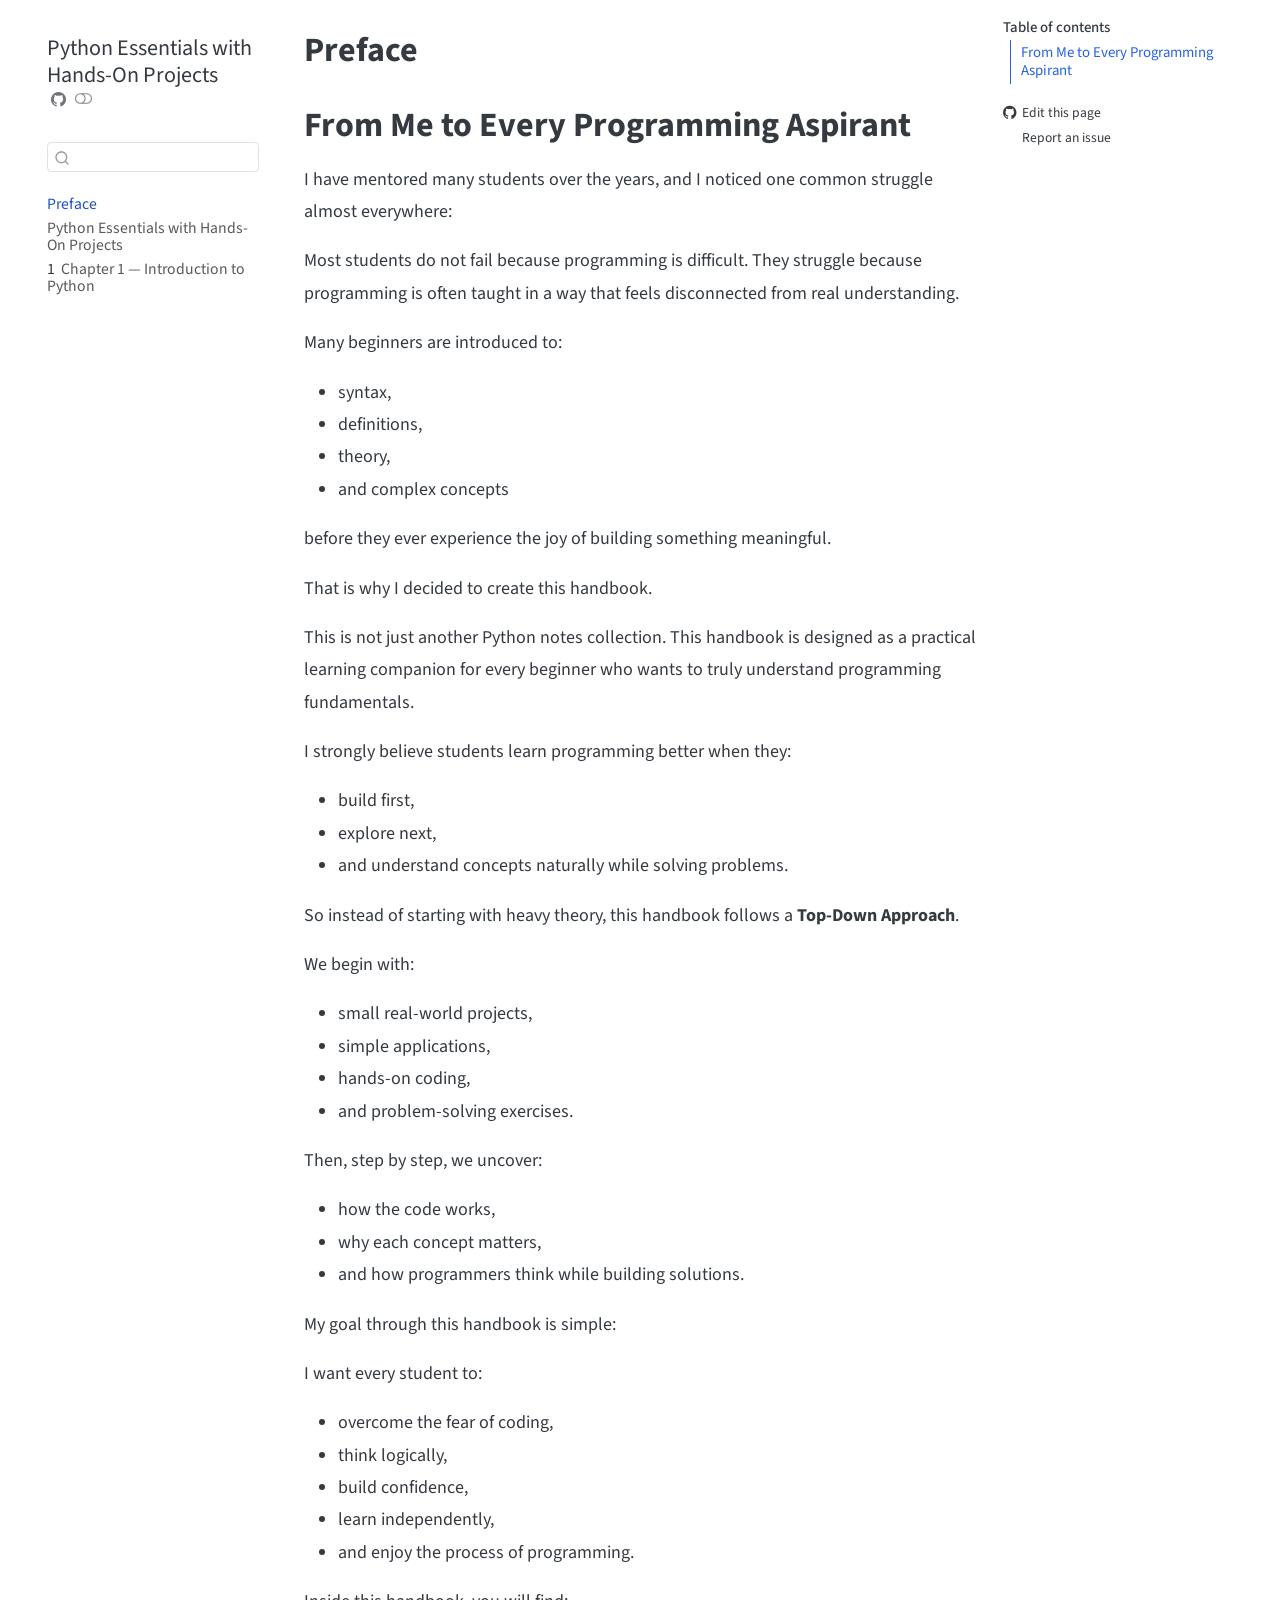
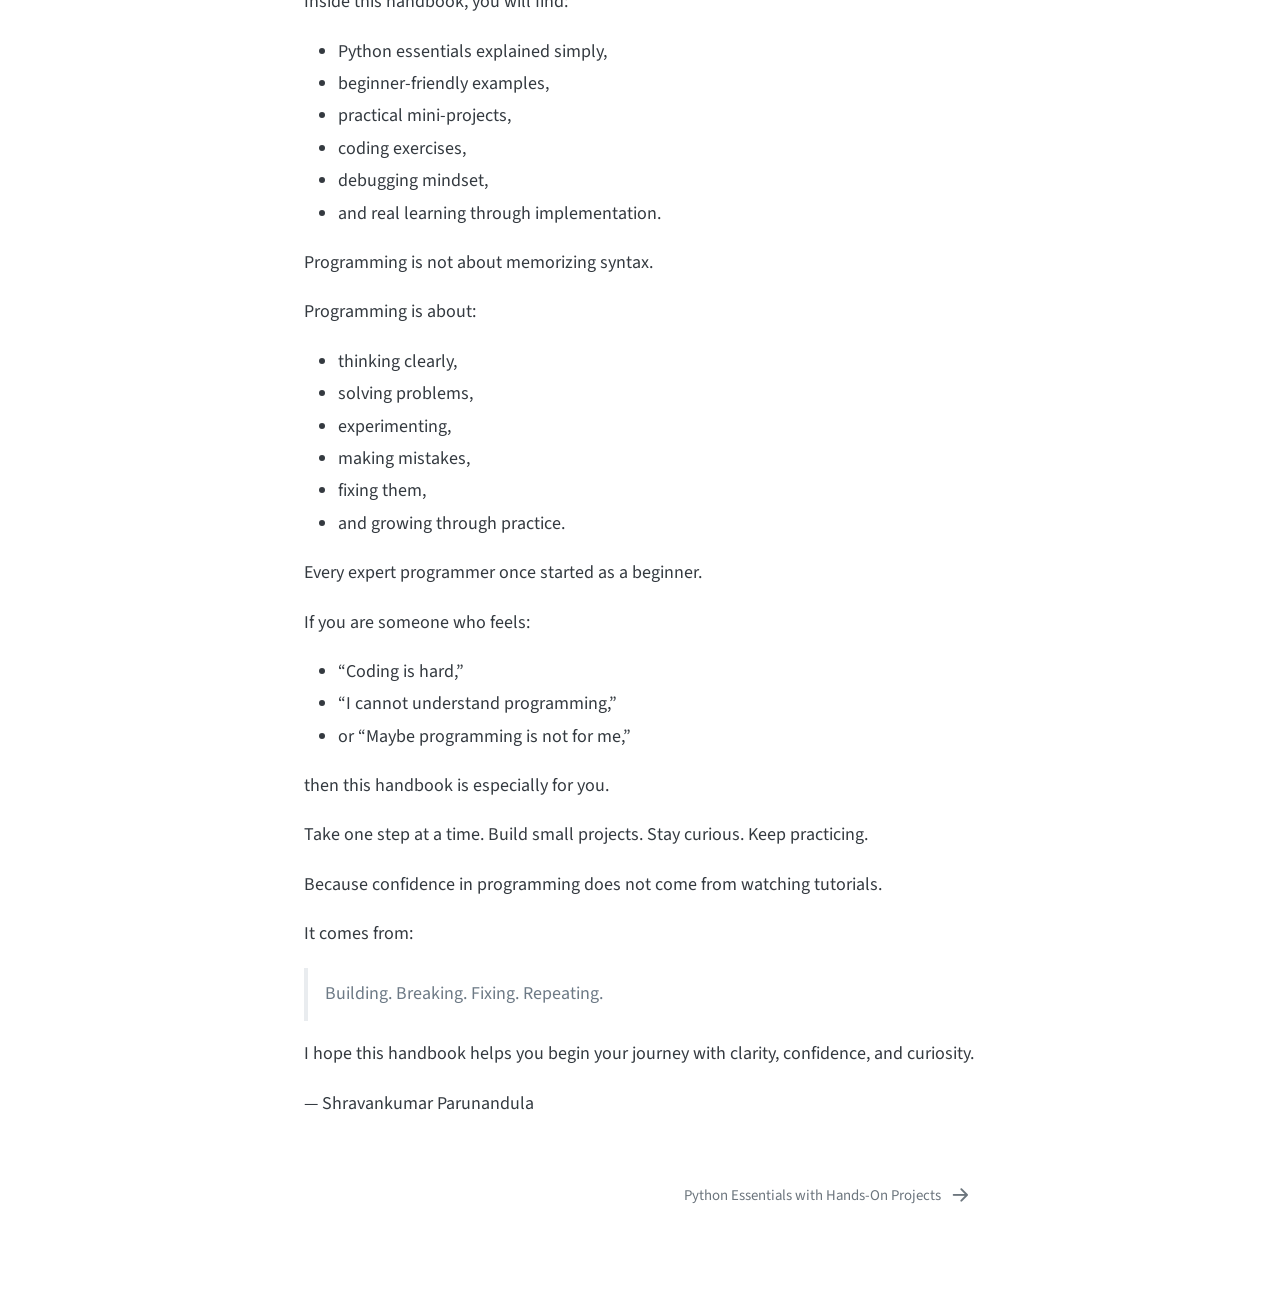
==== commit 0f82c471: "Cleaned project structure" ====
--- a/docs/preface.html
+++ b/docs/preface.html
@@ -33,8 +33,7 @@
 <script src="site_libs/quarto-search/fuse.min.js"></script>
 <script src="site_libs/quarto-search/quarto-search.js"></script>
 <meta name="quarto:offset" content="./">
-<link href="./chapters/chapter1.html" rel="next">
-<link href="./index.html" rel="prev">
+<link href="./index.html" rel="next">
 <script src="site_libs/quarto-html/quarto.js" type="module"></script>
 <script src="site_libs/quarto-html/tabsets/tabsets.js" type="module"></script>
 <script src="site_libs/quarto-html/popper.min.js"></script>
@@ -284,14 +283,14 @@
     <ul class="list-unstyled mt-1">
         <li class="sidebar-item">
   <div class="sidebar-item-container"> 
-  <a href="./index.html" class="sidebar-item-text sidebar-link">
- <span class="menu-text">Python Essentials with Hands-On Projects</span></a>
+  <a href="./preface.html" class="sidebar-item-text sidebar-link active">
+ <span class="menu-text">Preface</span></a>
   </div>
 </li>
         <li class="sidebar-item">
   <div class="sidebar-item-container"> 
-  <a href="./preface.html" class="sidebar-item-text sidebar-link active">
- <span class="menu-text">Preface</span></a>
+  <a href="./index.html" class="sidebar-item-text sidebar-link">
+ <span class="menu-text">Python Essentials with Hands-On Projects</span></a>
   </div>
 </li>
         <li class="sidebar-item">
@@ -835,13 +834,10 @@
   </script>
 <nav class="page-navigation">
   <div class="nav-page nav-page-previous">
-      <a href="./index.html" class="pagination-link" aria-label="Python Essentials with Hands-On Projects">
-        <i class="bi bi-arrow-left-short"></i> <span class="nav-page-text">Python Essentials with Hands-On Projects</span>
-      </a>          
   </div>
   <div class="nav-page nav-page-next">
-      <a href="./chapters/chapter1.html" class="pagination-link" aria-label="Chapter 1 — Introduction to Python">
-        <span class="nav-page-text"><span class="chapter-number">1</span>&nbsp; <span class="chapter-title">Chapter 1 — Introduction to Python</span></span> <i class="bi bi-arrow-right-short"></i>
+      <a href="./index.html" class="pagination-link" aria-label="Python Essentials with Hands-On Projects">
+        <span class="nav-page-text">Python Essentials with Hands-On Projects</span> <i class="bi bi-arrow-right-short"></i>
       </a>
   </div>
 </nav>
